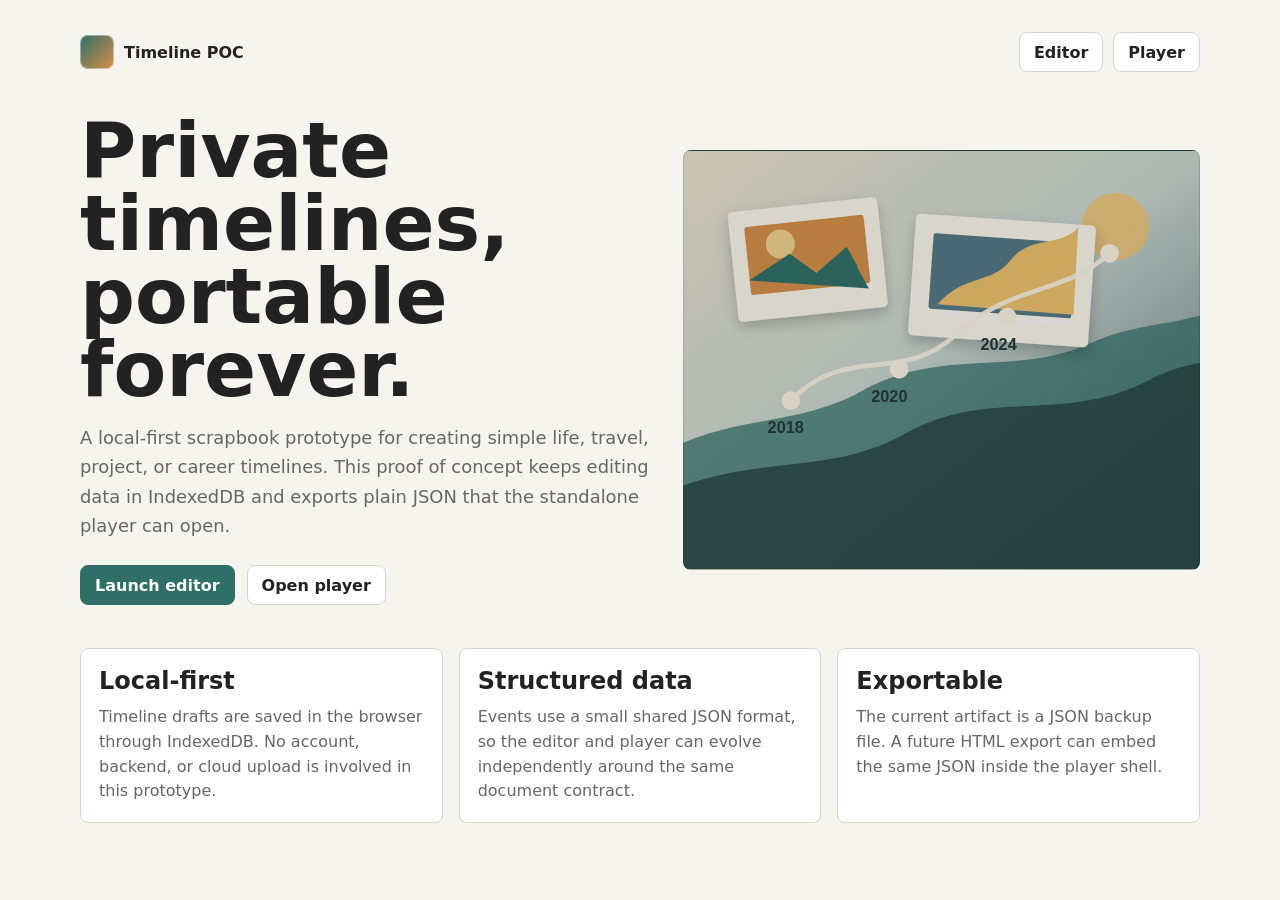
==== index.html @ e78514ac "First check-in (proto)" ====
<!doctype html>
<html lang="en">
  <head>
    <meta charset="utf-8">
    <meta name="viewport" content="width=device-width, initial-scale=1">
    <title>Timeline POC</title>
    <link rel="stylesheet" href="styles.css">
  </head>
  <body>
    <main class="app-shell">
      <header class="topbar">
        <div class="brand">
          <span class="brand-mark" aria-hidden="true"></span>
          <span>Timeline POC</span>
        </div>
        <nav class="nav-links" aria-label="App pages">
          <a class="button" href="editor.html">Editor</a>
          <a class="button" href="player.html">Player</a>
        </nav>
      </header>

      <section class="hero">
        <div>
          <h1>Private timelines, portable forever.</h1>
          <p class="lede">
            A local-first scrapbook prototype for creating simple life, travel, project, or career timelines.
            This proof of concept keeps editing data in IndexedDB and exports plain JSON that the standalone
            player can open.
          </p>
          <div class="button-row">
            <a class="button primary" href="editor.html">Launch editor</a>
            <a class="button" href="player.html">Open player</a>
          </div>
        </div>
        <div class="product-visual" aria-label="Timeline scrapbook preview"></div>
      </section>

      <section class="info-grid" aria-label="Product overview">
        <article class="info-card">
          <h2>Local-first</h2>
          <p>Timeline drafts are saved in the browser through IndexedDB. No account, backend, or cloud upload is involved in this prototype.</p>
        </article>
        <article class="info-card">
          <h2>Structured data</h2>
          <p>Events use a small shared JSON format, so the editor and player can evolve independently around the same document contract.</p>
        </article>
        <article class="info-card">
          <h2>Exportable</h2>
          <p>The current artifact is a JSON backup file. A future HTML export can embed the same JSON inside the player shell.</p>
        </article>
      </section>
    </main>
  </body>
</html>
---- styles.css ----
:root {
  color-scheme: light;
  --bg: #f6f4ef;
  --panel: #ffffff;
  --panel-soft: #f0eee7;
  --text: #222222;
  --muted: #666666;
  --line: #d7d3c8;
  --accent: #2f6f68;
  --accent-dark: #245650;
  --danger: #a33a3a;
  font-family: Inter, ui-sans-serif, system-ui, -apple-system, BlinkMacSystemFont, "Segoe UI", sans-serif;
}

* {
  box-sizing: border-box;
}

body {
  margin: 0;
  min-height: 100vh;
  background: var(--bg);
  color: var(--text);
}

a {
  color: inherit;
}

.app-shell {
  width: min(1120px, calc(100% - 32px));
  margin: 0 auto;
  padding: 32px 0 56px;
}

.topbar {
  display: flex;
  align-items: center;
  justify-content: space-between;
  gap: 16px;
  margin-bottom: 28px;
}

.brand {
  display: flex;
  align-items: center;
  gap: 10px;
  font-weight: 800;
  letter-spacing: 0;
}

.brand-mark {
  width: 34px;
  height: 34px;
  border-radius: 8px;
  background: linear-gradient(135deg, #2f6f68, #d79049);
  box-shadow: inset 0 0 0 1px rgba(255, 255, 255, 0.4);
}

.nav-links {
  display: flex;
  align-items: center;
  gap: 10px;
  flex-wrap: wrap;
}

.hero {
  display: grid;
  grid-template-columns: minmax(0, 1.05fr) minmax(300px, 0.95fr);
  gap: 32px;
  align-items: center;
  min-height: 520px;
}

.hero h1 {
  margin: 0 0 16px;
  font-size: clamp(2.5rem, 6vw, 5.25rem);
  line-height: 0.95;
  letter-spacing: 0;
}

.lede {
  max-width: 640px;
  color: var(--muted);
  font-size: 1.12rem;
  line-height: 1.65;
  margin: 0 0 24px;
}

.button-row {
  display: flex;
  gap: 12px;
  flex-wrap: wrap;
}

.button,
button,
input::file-selector-button {
  display: inline-flex;
  align-items: center;
  justify-content: center;
  min-height: 40px;
  border: 1px solid var(--line);
  border-radius: 8px;
  background: var(--panel);
  color: var(--text);
  padding: 0 14px;
  font: inherit;
  font-weight: 700;
  text-decoration: none;
  cursor: pointer;
}

.button.primary,
button.primary {
  background: var(--accent);
  border-color: var(--accent);
  color: #ffffff;
}

.button.primary:hover,
button.primary:hover {
  background: var(--accent-dark);
}

button.danger {
  color: #ffffff;
  background: var(--danger);
  border-color: var(--danger);
}

button:disabled {
  opacity: 0.55;
  cursor: not-allowed;
}

.product-visual {
  min-height: 420px;
  background:
    linear-gradient(rgba(20, 22, 20, 0.16), rgba(20, 22, 20, 0.16)),
    url("assets/timeline-preview.svg");
  background-size: cover;
  background-position: center;
  border-radius: 8px;
  border: 1px solid rgba(0, 0, 0, 0.12);
}

.info-grid {
  display: grid;
  grid-template-columns: repeat(3, minmax(0, 1fr));
  gap: 16px;
  margin-top: 28px;
}

.info-card,
.panel {
  background: var(--panel);
  border: 1px solid var(--line);
  border-radius: 8px;
  padding: 18px;
}

.info-card h2,
.panel h1,
.panel h2 {
  margin: 0 0 10px;
  letter-spacing: 0;
}

.info-card p,
.panel p {
  margin: 0;
  color: var(--muted);
  line-height: 1.55;
}

.workspace {
  display: grid;
  grid-template-columns: minmax(280px, 360px) minmax(0, 1fr);
  gap: 18px;
  align-items: start;
}

.stack {
  display: grid;
  gap: 14px;
}

.field {
  display: grid;
  gap: 6px;
}

.field label {
  color: var(--muted);
  font-size: 0.9rem;
  font-weight: 700;
}

input[type="text"],
input[type="date"],
input[type="file"] {
  width: 100%;
  min-height: 40px;
  border: 1px solid var(--line);
  border-radius: 8px;
  background: #ffffff;
  color: var(--text);
  padding: 8px 10px;
  font: inherit;
}

.status {
  min-height: 24px;
  color: var(--muted);
  font-size: 0.92rem;
}

.event-list {
  display: grid;
  gap: 10px;
  margin-top: 14px;
}

.event-item {
  display: grid;
  grid-template-columns: 132px minmax(0, 1fr) auto;
  gap: 12px;
  align-items: center;
  padding: 12px;
  background: var(--panel);
  border: 1px solid var(--line);
  border-radius: 8px;
}

.event-date {
  color: var(--accent-dark);
  font-weight: 800;
}

.event-name {
  overflow-wrap: anywhere;
}

.empty-state,
.drop-zone {
  border: 1px dashed #b8b1a1;
  border-radius: 8px;
  background: rgba(255, 255, 255, 0.55);
  color: var(--muted);
  padding: 28px;
  text-align: center;
}

.drop-zone {
  min-height: 170px;
  display: grid;
  place-items: center;
}

.drop-zone.dragging {
  border-color: var(--accent);
  background: rgba(47, 111, 104, 0.1);
}

.timeline {
  position: relative;
  display: grid;
  gap: 16px;
  margin-top: 18px;
}

.timeline::before {
  content: "";
  position: absolute;
  left: 74px;
  top: 0;
  bottom: 0;
  width: 2px;
  background: var(--line);
}

.timeline-event {
  position: relative;
  display: grid;
  grid-template-columns: 150px minmax(0, 1fr);
  gap: 18px;
  align-items: start;
}

.timeline-event::before {
  content: "";
  position: absolute;
  left: 68px;
  top: 8px;
  width: 14px;
  height: 14px;
  border-radius: 50%;
  background: var(--accent);
  border: 3px solid var(--bg);
}

.timeline-card {
  background: #ffffff;
  border: 1px solid var(--line);
  border-radius: 8px;
  padding: 14px;
}

.timeline-card h2 {
  margin: 0;
  font-size: 1rem;
}

.small {
  color: var(--muted);
  font-size: 0.9rem;
}

@media (max-width: 760px) {
  .hero,
  .workspace,
  .info-grid {
    grid-template-columns: 1fr;
  }

  .hero {
    min-height: auto;
  }

  .product-visual {
    min-height: 300px;
  }

  .event-item {
    grid-template-columns: 1fr;
  }

  .timeline::before,
  .timeline-event::before {
    display: none;
  }

  .timeline-event {
    grid-template-columns: 1fr;
  }
}
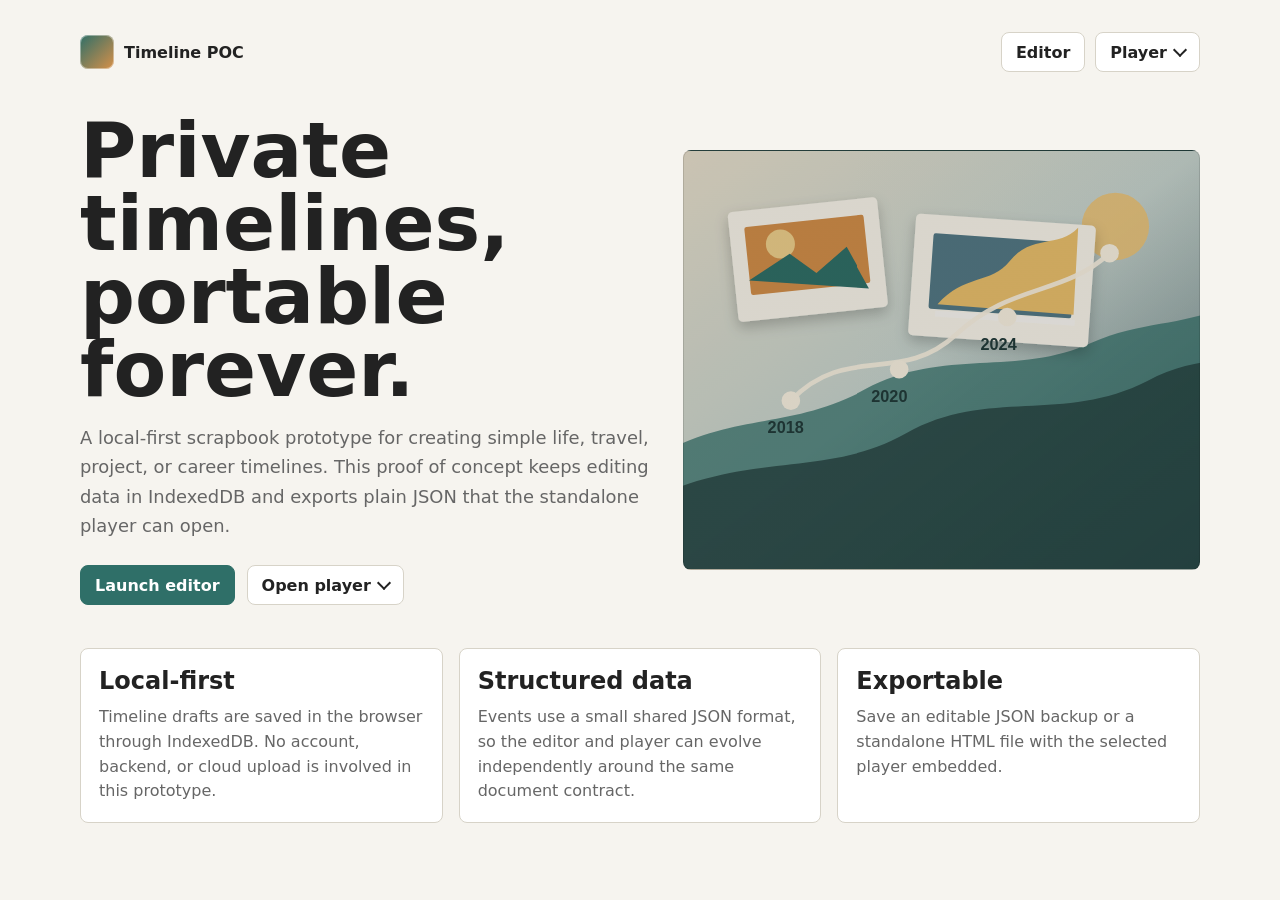
==== commit 168eeded: "Multiple players" ====
--- a/index.html
+++ b/index.html
@@ -15,7 +15,15 @@
         </div>
         <nav class="nav-links" aria-label="App pages">
           <a class="button" href="editor.html">Editor</a>
-          <a class="button" href="player.html">Player</a>
+          <details class="dropdown-menu">
+            <summary class="button">Player</summary>
+            <div class="dropdown-panel">
+              <a href="player.html?player=simple">Simple</a>
+              <a href="player.html?player=timeline">Timeline</a>
+              <a href="player.html?player=slideshow">Slideshow</a>
+              <a href="player.html?player=map">Map</a>
+            </div>
+          </details>
         </nav>
       </header>
 
@@ -29,7 +37,15 @@
           </p>
           <div class="button-row">
             <a class="button primary" href="editor.html">Launch editor</a>
-            <a class="button" href="player.html">Open player</a>
+            <details class="dropdown-menu">
+              <summary class="button">Open player</summary>
+              <div class="dropdown-panel">
+                <a href="player.html?player=simple">Simple</a>
+                <a href="player.html?player=timeline">Timeline</a>
+                <a href="player.html?player=slideshow">Slideshow</a>
+                <a href="player.html?player=map">Map</a>
+              </div>
+            </details>
           </div>
         </div>
         <div class="product-visual" aria-label="Timeline scrapbook preview"></div>
@@ -46,7 +62,7 @@
         </article>
         <article class="info-card">
           <h2>Exportable</h2>
-          <p>The current artifact is a JSON backup file. A future HTML export can embed the same JSON inside the player shell.</p>
+          <p>Save an editable JSON backup or a standalone HTML file with the selected player embedded.</p>
         </article>
       </section>
     </main>
--- a/styles.css
+++ b/styles.css
@@ -16,6 +16,10 @@
   box-sizing: border-box;
 }
 
+[hidden] {
+  display: none !important;
+}
+
 body {
   margin: 0;
   min-height: 100vh;
@@ -41,6 +45,88 @@
   margin-bottom: 28px;
 }
 
+.timeline-title-editor {
+  flex: 1 1 auto;
+  min-width: 0;
+}
+
+.title-row {
+  display: flex;
+  align-items: center;
+  gap: 10px;
+  min-height: 0;
+  max-width: 100%;
+}
+
+.title-display {
+  min-width: 0;
+  color: var(--text);
+  font-size: clamp(1.5rem, 4vw, 2.25rem);
+  font-weight: 850;
+  line-height: 1.08;
+  text-align: left;
+}
+
+.title-display span {
+  overflow-wrap: anywhere;
+}
+
+.title-edit-controls {
+  display: flex;
+  align-items: center;
+  gap: 8px;
+  width: min(560px, 100%);
+}
+
+.title-edit-controls input {
+  min-width: 180px;
+  font-size: 1.3rem;
+  font-weight: 800;
+}
+
+.icon {
+  width: 1.1em;
+  height: 1.1em;
+  flex: 0 0 auto;
+  fill: none;
+  stroke: currentColor;
+  stroke-linecap: round;
+  stroke-linejoin: round;
+  stroke-width: 2;
+}
+
+.icon-button {
+  width: 40px;
+  padding: 0;
+}
+
+.header-actions {
+  display: flex;
+  align-items: center;
+  gap: 8px;
+  flex: 0 0 auto;
+  border: 1px solid transparent;
+  border-radius: 8px;
+  padding: 4px;
+}
+
+.header-actions.dragging {
+  border-color: var(--accent);
+  background: rgba(47, 111, 104, 0.1);
+}
+
+.sr-only {
+  position: absolute;
+  width: 1px;
+  height: 1px;
+  padding: 0;
+  margin: -1px;
+  overflow: hidden;
+  clip: rect(0, 0, 0, 0);
+  white-space: nowrap;
+  border: 0;
+}
+
 .brand {
   display: flex;
   align-items: center;
@@ -62,6 +148,64 @@
   align-items: center;
   gap: 10px;
   flex-wrap: wrap;
+}
+
+.dropdown-menu {
+  position: relative;
+}
+
+.dropdown-menu summary {
+  list-style: none;
+}
+
+.dropdown-menu summary::-webkit-details-marker {
+  display: none;
+}
+
+.dropdown-menu summary::after {
+  content: "";
+  width: 8px;
+  height: 8px;
+  margin-left: 8px;
+  border-right: 2px solid currentColor;
+  border-bottom: 2px solid currentColor;
+  transform: translateY(-2px) rotate(45deg);
+}
+
+.dropdown-menu[open] summary::after {
+  transform: translateY(2px) rotate(225deg);
+}
+
+.dropdown-panel {
+  position: absolute;
+  right: 0;
+  z-index: 10;
+  display: grid;
+  min-width: 168px;
+  margin-top: 6px;
+  overflow: hidden;
+  background: var(--panel);
+  border: 1px solid var(--line);
+  border-radius: 8px;
+  box-shadow: 0 14px 30px rgba(34, 34, 34, 0.14);
+}
+
+.button-row .dropdown-panel {
+  left: 0;
+  right: auto;
+}
+
+.dropdown-panel a {
+  display: block;
+  padding: 10px 12px;
+  color: var(--text);
+  font-weight: 700;
+  text-decoration: none;
+}
+
+.dropdown-panel a:hover,
+.dropdown-panel a:focus {
+  background: var(--panel-soft);
 }
 
 .hero {
@@ -134,6 +278,24 @@
   cursor: not-allowed;
 }
 
+.icon-button.attention {
+  border-color: var(--accent);
+  color: #ffffff;
+  background: var(--accent);
+  animation: pulse-load 1.45s ease-in-out infinite;
+}
+
+@keyframes pulse-load {
+  0%,
+  100% {
+    box-shadow: 0 0 0 0 rgba(47, 111, 104, 0.36);
+  }
+
+  50% {
+    box-shadow: 0 0 0 8px rgba(47, 111, 104, 0);
+  }
+}
+
 .product-visual {
   min-height: 420px;
   background:
@@ -181,6 +343,14 @@
   align-items: start;
 }
 
+.player-workspace {
+  display: block;
+}
+
+.player-panel {
+  min-height: 420px;
+}
+
 .stack {
   display: grid;
   gap: 14px;
@@ -199,7 +369,10 @@
 
 input[type="text"],
 input[type="date"],
-input[type="file"] {
+input[type="time"],
+input[type="url"],
+input[type="file"],
+select {
   width: 100%;
   min-height: 40px;
   border: 1px solid var(--line);
@@ -210,10 +383,98 @@
   font: inherit;
 }
 
+.field-grid {
+  display: grid;
+  grid-template-columns: minmax(0, 1fr) minmax(0, 1fr);
+  gap: 10px;
+}
+
+.optional-section {
+  display: grid;
+  gap: 10px;
+  border: 1px solid var(--line);
+  border-radius: 8px;
+  background: #fbfaf7;
+  padding: 0;
+}
+
+.optional-section[open] {
+  padding-bottom: 12px;
+}
+
+.optional-section summary {
+  display: flex;
+  align-items: center;
+  justify-content: space-between;
+  gap: 12px;
+  min-height: 42px;
+  padding: 0 12px;
+  cursor: pointer;
+  color: var(--text);
+  font-weight: 800;
+  list-style: none;
+}
+
+.optional-section summary::-webkit-details-marker {
+  display: none;
+}
+
+.optional-section summary::after {
+  content: "";
+  width: 9px;
+  height: 9px;
+  flex: 0 0 auto;
+  border-right: 2px solid var(--muted);
+  border-bottom: 2px solid var(--muted);
+  transform: rotate(45deg);
+  transition: transform 0.16s ease;
+}
+
+.optional-section[open] summary::after {
+  transform: rotate(225deg);
+}
+
+.optional-section > .field,
+.optional-section > .field-grid,
+.optional-section > .drop-zone,
+.optional-section > .image-preview,
+.optional-section > .custom-fields {
+  margin: 0 12px;
+}
+
+.optional-summary {
+  min-width: 0;
+  margin-left: auto;
+  color: var(--muted);
+  font-size: 0.86rem;
+  font-weight: 700;
+  overflow: hidden;
+  text-align: right;
+  text-overflow: ellipsis;
+  white-space: nowrap;
+}
+
+.field-builder {
+  display: grid;
+  gap: 10px;
+  border-top: 1px solid var(--line);
+  padding-top: 12px;
+}
+
+.field-builder h2 {
+  margin: 0;
+  font-size: 1rem;
+}
+
+.add-field-action {
+  align-self: end;
+}
+
 .status {
   min-height: 24px;
   color: var(--muted);
   font-size: 0.92rem;
+  margin-top: 14px;
 }
 
 .event-list {
@@ -224,13 +485,18 @@
 
 .event-item {
   display: grid;
-  grid-template-columns: 132px minmax(0, 1fr) auto;
+  grid-template-columns: 220px minmax(0, 1fr) auto;
   gap: 12px;
   align-items: center;
   padding: 12px;
   background: var(--panel);
   border: 1px solid var(--line);
   border-radius: 8px;
+}
+
+.event-item.editing {
+  border-color: var(--accent);
+  box-shadow: inset 4px 0 0 var(--accent);
 }
 
 .event-date {
@@ -240,6 +506,61 @@
 
 .event-name {
   overflow-wrap: anywhere;
+  font-weight: 800;
+}
+
+.event-summary {
+  display: grid;
+  gap: 4px;
+  min-width: 0;
+}
+
+.event-actions {
+  display: flex;
+  gap: 8px;
+  flex-wrap: wrap;
+  justify-content: flex-end;
+}
+
+.custom-fields {
+  display: grid;
+  gap: 8px;
+}
+
+.custom-field-row {
+  display: grid;
+  grid-template-columns: minmax(100px, 140px) minmax(0, 1fr) auto;
+  gap: 8px;
+  align-items: center;
+}
+
+.custom-field-row label {
+  color: var(--muted);
+  font-size: 0.9rem;
+  font-weight: 700;
+  overflow-wrap: anywhere;
+}
+
+.field-summary {
+  display: grid;
+  gap: 4px;
+  margin: 6px 0 0;
+}
+
+.field-summary div {
+  display: grid;
+  grid-template-columns: minmax(90px, 140px) minmax(0, 1fr);
+  gap: 8px;
+}
+
+.field-summary dt {
+  color: var(--muted);
+  font-weight: 800;
+}
+
+.field-summary dd {
+  margin: 0;
+  overflow-wrap: anywhere;
 }
 
 .empty-state,
@@ -252,15 +573,65 @@
   text-align: center;
 }
 
+.empty-state.compact {
+  padding: 12px;
+  text-align: left;
+}
+
+.placeholder-player {
+  display: grid;
+  gap: 8px;
+}
+
 .drop-zone {
   min-height: 170px;
   display: grid;
   place-items: center;
+}
+
+.image-drop-zone {
+  min-height: 120px;
 }
 
 .drop-zone.dragging {
   border-color: var(--accent);
   background: rgba(47, 111, 104, 0.1);
+}
+
+.image-preview {
+  display: grid;
+  gap: 8px;
+}
+
+.attached-image {
+  display: grid;
+  grid-template-columns: 84px minmax(0, 1fr) auto;
+  gap: 10px;
+  align-items: center;
+  padding: 10px;
+  border: 1px solid var(--line);
+  border-radius: 8px;
+  background: #ffffff;
+}
+
+.attached-image img,
+.event-thumb {
+  display: block;
+  width: 84px;
+  height: 64px;
+  object-fit: cover;
+  border-radius: 6px;
+  border: 1px solid var(--line);
+}
+
+.timeline-image {
+  display: block;
+  width: 100%;
+  max-height: 320px;
+  object-fit: cover;
+  border-radius: 6px;
+  border: 1px solid var(--line);
+  margin-bottom: 12px;
 }
 
 .timeline {
@@ -317,7 +688,135 @@
   font-size: 0.9rem;
 }
 
+.modal {
+  width: min(560px, calc(100% - 32px));
+  border: 0;
+  border-radius: 8px;
+  padding: 0;
+  background: transparent;
+}
+
+.modal::backdrop {
+  background: rgba(34, 34, 34, 0.32);
+}
+
+.modal-panel {
+  display: grid;
+  gap: 14px;
+  background: var(--panel);
+  border: 1px solid var(--line);
+  border-radius: 8px;
+  padding: 16px;
+  box-shadow: 0 18px 44px rgba(34, 34, 34, 0.18);
+}
+
+.modal-header {
+  display: flex;
+  align-items: center;
+  justify-content: space-between;
+  gap: 12px;
+}
+
+.modal-header h2 {
+  margin: 0;
+}
+
+.save-options {
+  display: grid;
+  gap: 10px;
+}
+
+.save-option {
+  display: grid;
+  grid-template-columns: minmax(0, 1fr) auto;
+  gap: 12px;
+  width: 100%;
+  min-height: 0;
+  padding: 12px;
+  text-align: left;
+}
+
+.save-option > span:first-child {
+  display: grid;
+  gap: 3px;
+  min-width: 0;
+}
+
+.save-option.unavailable {
+  opacity: 0.72;
+}
+
+.info-button {
+  display: inline-flex;
+  align-items: center;
+  justify-content: center;
+  width: 24px;
+  height: 24px;
+  border: 1px solid var(--line);
+  border-radius: 50%;
+  color: var(--accent-dark);
+  font-size: 0.82rem;
+  font-weight: 900;
+  line-height: 1;
+}
+
+.progress-track {
+  height: 10px;
+  overflow: hidden;
+  border-radius: 999px;
+  background: var(--panel-soft);
+  border: 1px solid var(--line);
+}
+
+.progress-bar {
+  width: 0;
+  height: 100%;
+  background: var(--accent);
+  transition: width 0.16s ease;
+}
+
+.load-log {
+  display: grid;
+  align-content: start;
+  gap: 6px;
+  min-height: 160px;
+  max-height: 280px;
+  overflow: auto;
+  border: 1px solid var(--line);
+  border-radius: 8px;
+  background: #fbfaf7;
+  color: var(--muted);
+  padding: 10px;
+  font-size: 0.9rem;
+}
+
+.modal-status {
+  min-height: 22px;
+  color: var(--muted);
+  font-size: 0.9rem;
+}
+
 @media (max-width: 760px) {
+  .topbar {
+    align-items: flex-start;
+    flex-direction: column;
+  }
+
+  .timeline-title-editor,
+  .title-edit-controls,
+  .header-actions {
+    width: 100%;
+  }
+
+  .title-row {
+    align-items: flex-start;
+    flex-direction: column;
+  }
+
+  .header-actions {
+    flex-wrap: wrap;
+  }
+
   .hero,
   .workspace,
   .info-grid {
@@ -336,6 +835,17 @@
     grid-template-columns: 1fr;
   }
 
+  .event-actions {
+    justify-content: flex-start;
+  }
+
+  .field-grid,
+  .custom-field-row,
+  .attached-image,
+  .field-summary div {
+    grid-template-columns: 1fr;
+  }
+
   .timeline::before,
   .timeline-event::before {
     display: none;
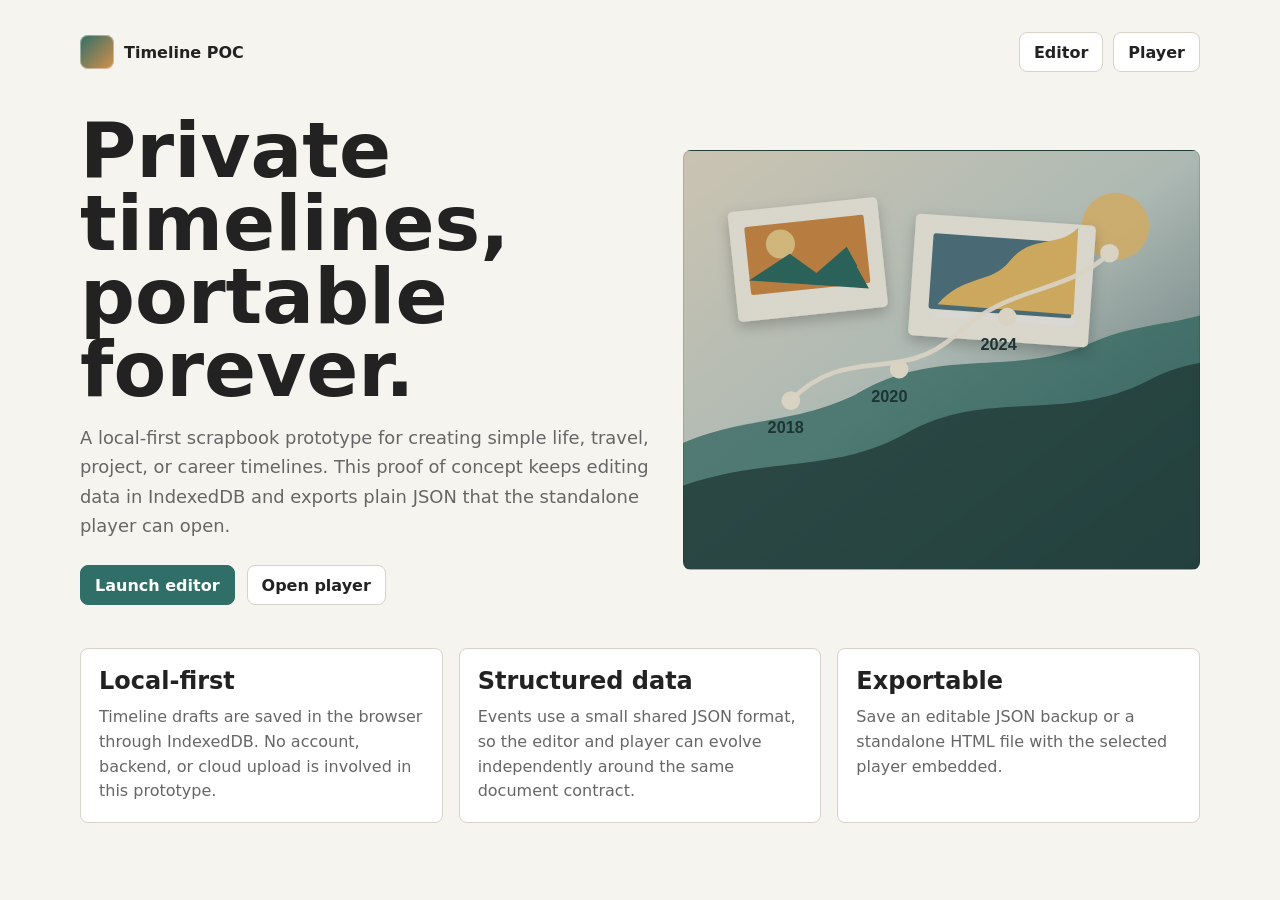
==== commit 1a4934f4: "Hide placeholder players from export and navigation (P4) Add an available flag to player types. Unfi" ====
--- a/index.html
+++ b/index.html
@@ -15,15 +15,7 @@
         </div>
         <nav class="nav-links" aria-label="App pages">
           <a class="button" href="editor.html">Editor</a>
-          <details class="dropdown-menu">
-            <summary class="button">Player</summary>
-            <div class="dropdown-panel">
-              <a href="player.html?player=simple">Simple</a>
-              <a href="player.html?player=timeline">Timeline</a>
-              <a href="player.html?player=slideshow">Slideshow</a>
-              <a href="player.html?player=map">Map</a>
-            </div>
-          </details>
+          <a class="button" href="player.html">Player</a>
         </nav>
       </header>
 
@@ -37,15 +29,7 @@
           </p>
           <div class="button-row">
             <a class="button primary" href="editor.html">Launch editor</a>
-            <details class="dropdown-menu">
-              <summary class="button">Open player</summary>
-              <div class="dropdown-panel">
-                <a href="player.html?player=simple">Simple</a>
-                <a href="player.html?player=timeline">Timeline</a>
-                <a href="player.html?player=slideshow">Slideshow</a>
-                <a href="player.html?player=map">Map</a>
-              </div>
-            </details>
+            <a class="button" href="player.html">Open player</a>
           </div>
         </div>
         <div class="product-visual" aria-label="Timeline scrapbook preview"></div>
--- a/styles.css
+++ b/styles.css
@@ -9,6 +9,11 @@
   --accent: #2f6f68;
   --accent-dark: #245650;
   --danger: #a33a3a;
+  --warning: #8a5a00;
+  --info: #285f8f;
+  --danger-soft: #fff0f0;
+  --warning-soft: #fff7df;
+  --info-soft: #eef6ff;
   font-family: Inter, ui-sans-serif, system-ui, -apple-system, BlinkMacSystemFont, "Segoe UI", sans-serif;
 }
 
@@ -337,10 +342,7 @@
 }
 
 .workspace {
-  display: grid;
-  grid-template-columns: minmax(280px, 360px) minmax(0, 1fr);
-  gap: 18px;
-  align-items: start;
+  display: block;
 }
 
 .player-workspace {
@@ -354,6 +356,18 @@
 .stack {
   display: grid;
   gap: 14px;
+}
+
+.events-panel {
+  min-height: 420px;
+}
+
+.event-list-header {
+  display: block;
+}
+
+.event-list-header h2 {
+  margin: 0 0 10px;
 }
 
 .field {
@@ -387,6 +401,17 @@
   display: grid;
   grid-template-columns: minmax(0, 1fr) minmax(0, 1fr);
   gap: 10px;
+}
+
+.event-type-builder {
+  display: grid;
+  grid-template-columns: minmax(64px, 84px) minmax(0, 1fr) auto;
+  gap: 10px;
+  align-items: end;
+}
+
+.emoji-field input {
+  text-align: center;
 }
 
 .optional-section {
@@ -436,6 +461,7 @@
 
 .optional-section > .field,
 .optional-section > .field-grid,
+.optional-section > .event-type-builder,
 .optional-section > .drop-zone,
 .optional-section > .image-preview,
 .optional-section > .custom-fields {
@@ -470,22 +496,126 @@
   align-self: end;
 }
 
-.status {
-  min-height: 24px;
-  color: var(--muted);
-  font-size: 0.92rem;
-  margin-top: 14px;
-}
-
 .event-list {
   display: grid;
   gap: 10px;
   margin-top: 14px;
 }
 
+.event-editor-shell {
+  position: fixed;
+  inset: 0;
+  z-index: 30;
+  display: grid;
+  justify-items: end;
+}
+
+.event-editor-backdrop {
+  position: fixed;
+  inset: 0;
+  min-height: 0;
+  border: 0;
+  border-radius: 0;
+  background: rgba(34, 34, 34, 0.34);
+  padding: 0;
+  cursor: default;
+}
+
+.event-editor-panel {
+  position: relative;
+  z-index: 1;
+  width: min(460px, 100vw);
+  height: 100vh;
+  overflow: auto;
+  overscroll-behavior: contain;
+  background: var(--panel);
+  border-left: 1px solid var(--line);
+  box-shadow: -18px 0 42px rgba(34, 34, 34, 0.2);
+  padding: max(18px, env(safe-area-inset-top)) max(18px, env(safe-area-inset-right)) max(18px, env(safe-area-inset-bottom)) 18px;
+}
+
+.event-editor-header {
+  position: sticky;
+  top: -1px;
+  z-index: 2;
+  display: flex;
+  align-items: center;
+  justify-content: space-between;
+  gap: 12px;
+  margin: -18px -18px 0;
+  padding: 18px;
+  background: var(--panel);
+  border-bottom: 1px solid var(--line);
+}
+
+.event-editor-header h1 {
+  margin: 0;
+  font-size: 1.35rem;
+  line-height: 1.2;
+}
+
+.floating-add-button {
+  position: fixed;
+  right: max(18px, env(safe-area-inset-right));
+  bottom: max(18px, env(safe-area-inset-bottom));
+  z-index: 18;
+  width: 54px;
+  height: 54px;
+  min-height: 54px;
+  padding: 0;
+  border-radius: 50%;
+  box-shadow: 0 14px 32px rgba(34, 34, 34, 0.22);
+}
+
+body.event-editor-open {
+  overflow: hidden;
+}
+
+.toast-region {
+  position: fixed;
+  left: max(16px, env(safe-area-inset-left));
+  bottom: max(16px, env(safe-area-inset-bottom));
+  z-index: 40;
+  display: grid;
+  gap: 10px;
+  width: min(360px, calc(100vw - 32px));
+  pointer-events: none;
+}
+
+.toast {
+  display: grid;
+  gap: 3px;
+  padding: 12px 14px;
+  border: 1px solid var(--line);
+  border-left-width: 5px;
+  border-radius: 8px;
+  background: var(--panel);
+  box-shadow: 0 14px 36px rgba(34, 34, 34, 0.18);
+  color: var(--text);
+  font-size: 0.92rem;
+  font-weight: 700;
+  line-height: 1.35;
+  pointer-events: auto;
+}
+
+.toast.info {
+  background: var(--info-soft);
+  border-left-color: var(--info);
+}
+
+.toast.warning {
+  background: var(--warning-soft);
+  border-left-color: var(--warning);
+}
+
+.toast.error {
+  background: var(--danger-soft);
+  border-left-color: var(--danger);
+}
+
 .event-item {
   display: grid;
-  grid-template-columns: 220px minmax(0, 1fr) auto;
+  grid-template-columns: 56px minmax(0, 1fr) 84px auto;
   gap: 12px;
   align-items: center;
   padding: 12px;
@@ -501,6 +631,7 @@
 
 .event-date {
   color: var(--accent-dark);
+  font-size: 0.9rem;
   font-weight: 800;
 }
 
@@ -509,10 +640,44 @@
   font-weight: 800;
 }
 
+.event-type-emoji {
+  display: grid;
+  place-items: center;
+  width: 48px;
+  height: 48px;
+  border: 1px solid var(--line);
+  border-radius: 8px;
+  background: #fbfaf7;
+  font-size: 1.8rem;
+  line-height: 1;
+}
+
 .event-summary {
   display: grid;
   gap: 4px;
   min-width: 0;
+}
+
+.event-collections {
+  display: flex;
+  gap: 6px;
+  flex-wrap: wrap;
+  min-width: 0;
+}
+
+.collection-pill {
+  max-width: 100%;
+  padding: 3px 7px;
+  overflow: hidden;
+  border: 1px solid var(--line);
+  border-radius: 999px;
+  background: #eef6ff;
+  color: var(--info);
+  font-size: 0.78rem;
+  font-weight: 800;
+  line-height: 1.25;
+  text-overflow: ellipsis;
+  white-space: nowrap;
 }
 
 .event-actions {
@@ -603,18 +768,105 @@
   gap: 8px;
 }
 
-.attached-image {
-  display: grid;
-  grid-template-columns: 84px minmax(0, 1fr) auto;
-  gap: 10px;
-  align-items: center;
+.gallery-editor-item {
+  display: grid;
+  grid-template-columns: 120px minmax(0, 1fr);
+  gap: 12px;
+  align-items: start;
   padding: 10px;
   border: 1px solid var(--line);
   border-radius: 8px;
   background: #ffffff;
 }
 
-.attached-image img,
+.gallery-editor-media {
+  position: relative;
+  width: 120px;
+  margin: 0;
+}
+
+.gallery-editor-media img {
+  display: block;
+  width: 120px;
+  height: 90px;
+  object-fit: cover;
+  border-radius: 6px;
+  border: 1px solid var(--line);
+}
+
+.gallery-editor-body {
+  display: grid;
+  gap: 8px;
+  min-width: 0;
+}
+
+.gallery-editor-body label {
+  display: grid;
+  gap: 4px;
+}
+
+.gallery-editor-body label span {
+  color: var(--muted);
+  font-size: 0.82rem;
+  font-weight: 800;
+}
+
+.gallery-editor-actions {
+  display: flex;
+  flex-wrap: wrap;
+  gap: 6px;
+  justify-content: flex-start;
+}
+
+.gallery-action-button {
+  flex: 0 0 auto;
+}
+
+.source-icon,
+.gallery-count,
+.gallery-overflow {
+  display: inline-flex;
+  align-items: center;
+  justify-content: center;
+  min-height: 22px;
+  border: 1px solid var(--line);
+  border-radius: 999px;
+  background: #fbfaf7;
+  color: var(--accent-dark);
+  padding: 2px 8px;
+  font-size: 0.72rem;
+  font-weight: 850;
+  line-height: 1;
+}
+
+.source-icon {
+  position: absolute;
+  left: 6px;
+  top: 6px;
+  width: 28px;
+  height: 28px;
+  padding: 0;
+  background: rgba(255, 255, 255, 0.92);
+}
+
+.source-icon .icon {
+  width: 16px;
+  height: 16px;
+}
+
+.event-thumb-wrap,
+.event-thumb-placeholder {
+  position: relative;
+  width: 84px;
+  height: 64px;
+}
+
+.event-thumb-placeholder {
+  border: 1px dashed var(--line);
+  border-radius: 6px;
+  background: #fbfaf7;
+}
+
 .event-thumb {
   display: block;
   width: 84px;
@@ -624,14 +876,48 @@
   border: 1px solid var(--line);
 }
 
-.timeline-image {
+.gallery-count,
+.gallery-overflow {
+  position: absolute;
+  right: 6px;
+  top: 6px;
+  background: rgba(255, 255, 255, 0.92);
+}
+
+.event-gallery {
+  display: grid;
+  grid-template-columns: repeat(2, minmax(0, 1fr));
+  gap: 8px;
+  margin-bottom: 12px;
+}
+
+.event-gallery.image-count-1 {
+  grid-template-columns: 1fr;
+}
+
+.gallery-item {
+  position: relative;
+  min-width: 0;
+  margin: 0;
+}
+
+.gallery-item img {
   display: block;
   width: 100%;
-  max-height: 320px;
+  aspect-ratio: 4 / 3;
   object-fit: cover;
   border-radius: 6px;
   border: 1px solid var(--line);
-  margin-bottom: 12px;
+}
+
+.gallery-item figcaption {
+  display: flex;
+  align-items: center;
+  gap: 6px;
+  margin-top: 4px;
+  color: var(--muted);
+  font-size: 0.82rem;
+  overflow-wrap: anywhere;
 }
 
 .timeline {
@@ -724,26 +1010,97 @@
 .save-options {
   display: grid;
   gap: 10px;
+  margin: 0;
+  padding: 0;
+  border: 0;
 }
 
 .save-option {
   display: grid;
-  grid-template-columns: minmax(0, 1fr) auto;
+  grid-template-columns: auto minmax(0, 1fr) auto;
+  align-items: start;
   gap: 12px;
   width: 100%;
   min-height: 0;
   padding: 12px;
+  border: 1px solid var(--line);
+  border-radius: 8px;
+  background: var(--panel);
   text-align: left;
-}
-
-.save-option > span:first-child {
+  cursor: pointer;
+}
+
+.save-option:has(input:checked) {
+  border-color: var(--accent);
+  box-shadow: 0 0 0 2px rgba(43, 106, 79, 0.14);
+}
+
+.save-option input {
+  margin: 3px 0 0;
+}
+
+.save-option > span:nth-child(2) {
   display: grid;
   gap: 3px;
   min-width: 0;
 }
 
-.save-option.unavailable {
-  opacity: 0.72;
+.export-events-section,
+.export-collections-section {
+  background: var(--panel);
+}
+
+.export-event-types,
+.export-collection-list {
+  display: grid;
+  gap: 6px;
+  margin: 0 12px;
+}
+
+.export-event-type {
+  display: grid;
+  grid-template-columns: auto 32px minmax(0, 1fr) auto;
+  align-items: center;
+  gap: 8px;
+  min-height: 36px;
+}
+
+.export-collection {
+  display: grid;
+  grid-template-columns: auto minmax(0, 1fr) auto;
+  align-items: center;
+  gap: 8px;
+  min-height: 34px;
+}
+
+.export-collection span:nth-child(2) {
+  min-width: 0;
+  overflow: hidden;
+  text-overflow: ellipsis;
+  white-space: nowrap;
+}
+
+.event-type-swatch {
+  display: grid;
+  place-items: center;
+  width: 30px;
+  height: 30px;
+  border: 1px solid var(--line);
+  border-radius: 8px;
+  background: #fbfaf7;
+  line-height: 1;
+}
+
+.export-event-actions {
+  display: flex;
+  gap: 8px;
+  flex-wrap: wrap;
+  margin: 0 12px;
+}
+
+.save-actions {
+  display: flex;
+  justify-content: flex-end;
 }
 
 .info-button {
@@ -827,23 +1184,67 @@
     min-height: auto;
   }
 
+  .event-editor-shell {
+    align-items: end;
+    justify-items: stretch;
+  }
+
+  .event-editor-panel {
+    width: 100%;
+    height: min(88vh, 760px);
+    border-top: 1px solid var(--line);
+    border-left: 0;
+    border-radius: 8px 8px 0 0;
+    box-shadow: 0 -18px 42px rgba(34, 34, 34, 0.2);
+  }
+
+  .floating-add-button {
+    right: max(14px, env(safe-area-inset-right));
+    bottom: max(14px, env(safe-area-inset-bottom));
+  }
+
   .product-visual {
     min-height: 300px;
   }
 
   .event-item {
-    grid-template-columns: 1fr;
+    grid-template-columns: 48px minmax(0, 1fr) 72px auto;
   }
 
   .event-actions {
-    justify-content: flex-start;
+    justify-content: flex-end;
+  }
+
+  .event-type-emoji {
+    width: 44px;
+    height: 44px;
+    font-size: 1.55rem;
+  }
+
+  .event-thumb-wrap,
+  .event-thumb-placeholder,
+  .event-thumb {
+    width: 72px;
+    height: 54px;
   }
 
   .field-grid,
+  .event-type-builder,
   .custom-field-row,
-  .attached-image,
+  .gallery-editor-item,
   .field-summary div {
     grid-template-columns: 1fr;
+  }
+
+  .gallery-editor-media,
+  .gallery-editor-media img {
+    width: 100%;
+    height: auto;
+    aspect-ratio: 4 / 3;
+  }
+
+  .gallery-editor-actions {
+    justify-content: flex-start;
   }
 
   .timeline::before,
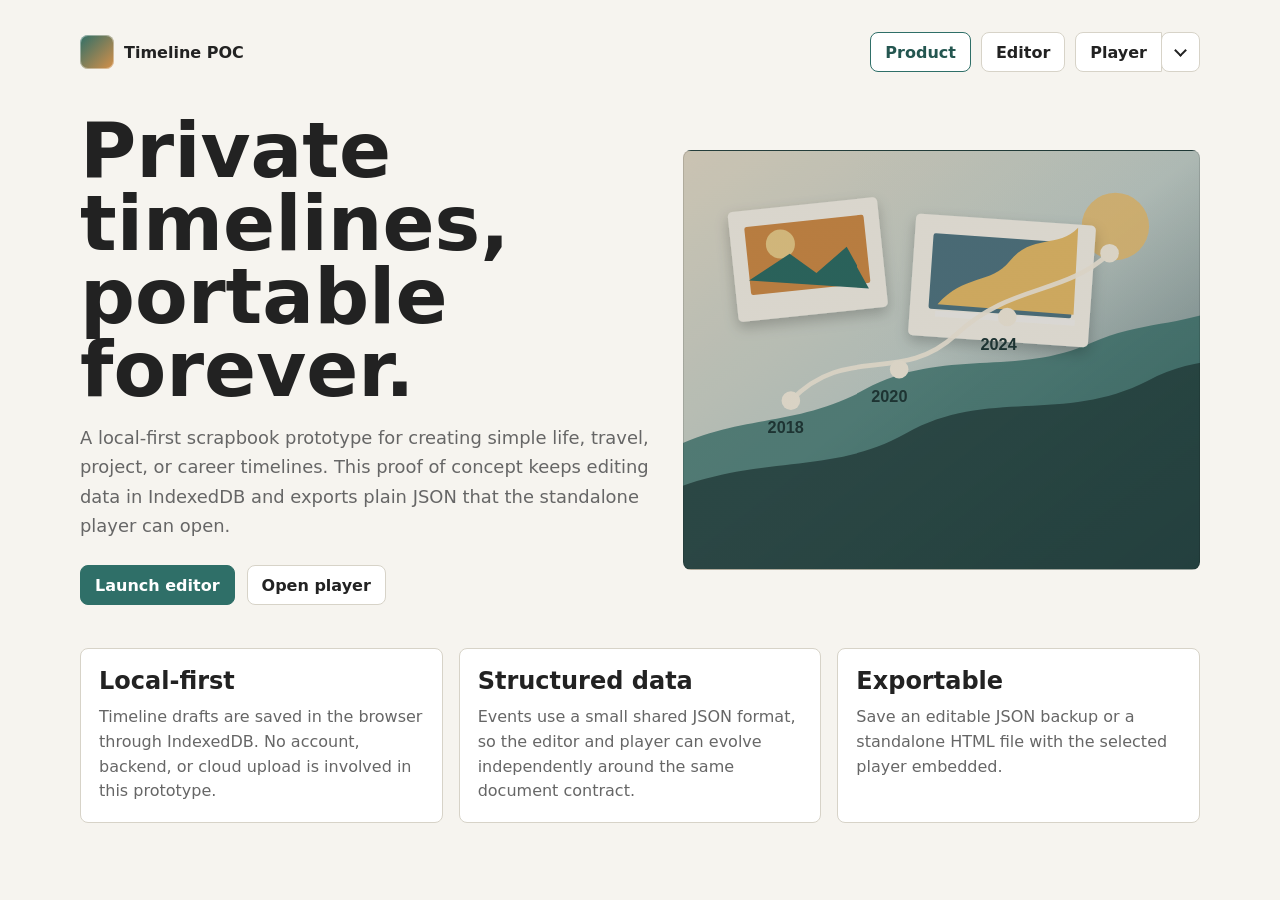
==== commit 870b3de9: "Add player switcher and pin the timeline chart while cards scroll The header on the product, editor " ====
--- a/index.html
+++ b/index.html
@@ -14,8 +14,9 @@
           <span>Timeline POC</span>
         </div>
         <nav class="nav-links" aria-label="App pages">
+          <a class="button" href="index.html" aria-current="page">Product</a>
           <a class="button" href="editor.html">Editor</a>
-          <a class="button" href="player.html">Player</a>
+          <a class="button" href="player.html" data-nav="player">Player</a>
         </nav>
       </header>
 
@@ -50,5 +51,10 @@
         </article>
       </section>
     </main>
+
+    <script type="module">
+      import { initNav } from "./src/nav.js";
+      initNav();
+    </script>
   </body>
 </html>
--- a/styles.css
+++ b/styles.css
@@ -120,6 +120,17 @@
   background: rgba(47, 111, 104, 0.1);
 }
 
+/* Player pages take a dropped file anywhere, so the whole panel lights up. */
+body.dragging .header-actions {
+  border-color: var(--accent);
+  background: rgba(47, 111, 104, 0.1);
+}
+
+body.dragging .player-panel {
+  outline: 2px dashed var(--accent);
+  outline-offset: -2px;
+}
+
 .sr-only {
   position: absolute;
   width: 1px;
@@ -155,33 +166,43 @@
   flex-wrap: wrap;
 }
 
-.dropdown-menu {
+.nav-links [aria-current] {
+  border-color: var(--accent);
+  color: var(--accent-dark);
+}
+
+.split-button {
   position: relative;
-}
-
-.dropdown-menu summary {
-  list-style: none;
-}
-
-.dropdown-menu summary::-webkit-details-marker {
-  display: none;
-}
-
-.dropdown-menu summary::after {
+  display: inline-flex;
+}
+
+.split-button > .button:first-child {
+  border-top-right-radius: 0;
+  border-bottom-right-radius: 0;
+}
+
+.split-toggle {
+  margin-left: -1px;
+  padding: 0 10px;
+  border-top-left-radius: 0;
+  border-bottom-left-radius: 0;
+}
+
+.split-toggle::after {
   content: "";
-  width: 8px;
-  height: 8px;
-  margin-left: 8px;
+  width: 7px;
+  height: 7px;
   border-right: 2px solid currentColor;
   border-bottom: 2px solid currentColor;
   transform: translateY(-2px) rotate(45deg);
 }
 
-.dropdown-menu[open] summary::after {
+.split-toggle[aria-expanded="true"]::after {
   transform: translateY(2px) rotate(225deg);
 }
 
 .dropdown-panel {
+  top: 100%;
   position: absolute;
   right: 0;
   z-index: 10;
@@ -195,9 +216,18 @@
   box-shadow: 0 14px 30px rgba(34, 34, 34, 0.14);
 }
 
-.button-row .dropdown-panel {
-  left: 0;
-  right: auto;
+.dropdown-panel[hidden] {
+  display: none;
+}
+
+.dropdown-panel a[aria-current] {
+  color: var(--accent-dark);
+}
+
+.dropdown-panel a[aria-current]::after {
+  content: "\2713";
+  float: right;
+  margin-left: 16px;
 }
 
 .dropdown-panel a {
@@ -930,7 +960,7 @@
 .timeline::before {
   content: "";
   position: absolute;
-  left: 74px;
+  left: 163px;
   top: 0;
   bottom: 0;
   width: 2px;
@@ -941,14 +971,19 @@
   position: relative;
   display: grid;
   grid-template-columns: 150px minmax(0, 1fr);
-  gap: 18px;
+  gap: 28px;
   align-items: start;
+}
+
+.timeline-event .event-date {
+  text-align: right;
 }
 
 .timeline-event::before {
   content: "";
   position: absolute;
-  left: 68px;
+  /* ::before ignores the * box-sizing rule: 14px dot + 3px ring each side = 20px, centred on the 164px line. */
+  left: 154px;
   top: 8px;
   width: 14px;
   height: 14px;
@@ -1254,5 +1289,10 @@
 
   .timeline-event {
     grid-template-columns: 1fr;
-  }
-}
+    gap: 6px;
+  }
+
+  .timeline-event .event-date {
+    text-align: left;
+  }
+}
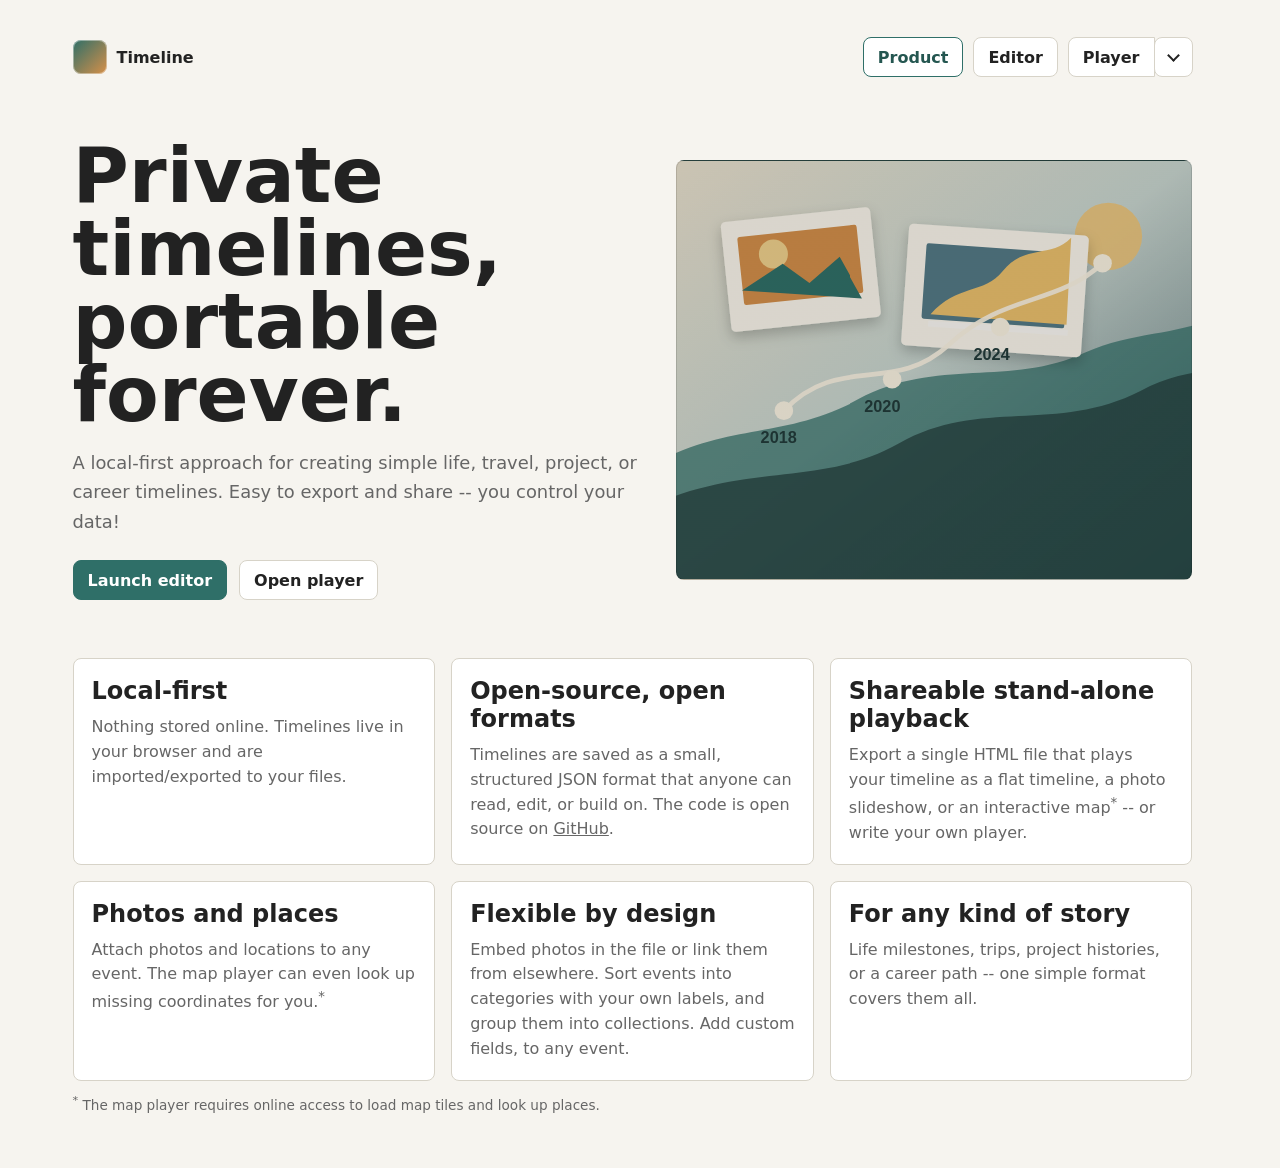
==== commit be1b36b4: "Refresh product info cards; move coordinate lookup to a header globe button Product page: open-sourc" ====
--- a/index.html
+++ b/index.html
@@ -3,7 +3,7 @@
   <head>
     <meta charset="utf-8">
     <meta name="viewport" content="width=device-width, initial-scale=1">
-    <title>Timeline POC</title>
+    <title>Timeline</title>
     <link rel="stylesheet" href="styles.css">
   </head>
   <body>
@@ -11,7 +11,7 @@
       <header class="topbar">
         <div class="brand">
           <span class="brand-mark" aria-hidden="true"></span>
-          <span>Timeline POC</span>
+          <span>Timeline</span>
         </div>
         <nav class="nav-links" aria-label="App pages">
           <a class="button" href="index.html" aria-current="page">Product</a>
@@ -24,9 +24,8 @@
         <div>
           <h1>Private timelines, portable forever.</h1>
           <p class="lede">
-            A local-first scrapbook prototype for creating simple life, travel, project, or career timelines.
-            This proof of concept keeps editing data in IndexedDB and exports plain JSON that the standalone
-            player can open.
+            A local-first approach for creating simple life, travel, project, or career timelines.
+            Easy to export and share -- you control your data!
           </p>
           <div class="button-row">
             <a class="button primary" href="editor.html">Launch editor</a>
@@ -39,17 +38,30 @@
       <section class="info-grid" aria-label="Product overview">
         <article class="info-card">
           <h2>Local-first</h2>
-          <p>Timeline drafts are saved in the browser through IndexedDB. No account, backend, or cloud upload is involved in this prototype.</p>
+          <p>Nothing stored online.  Timelines live in your browser and are imported/exported to your files.</p>
         </article>
         <article class="info-card">
-          <h2>Structured data</h2>
-          <p>Events use a small shared JSON format, so the editor and player can evolve independently around the same document contract.</p>
+          <h2>Open-source, open formats</h2>
+          <p>Timelines are saved as a small, structured JSON format that anyone can read, edit, or build on. The code is open source on <a href="https://github.com/kirk-the-jerk/Timeline" target="_blank" rel="noopener">GitHub</a>.</p>
         </article>
         <article class="info-card">
-          <h2>Exportable</h2>
-          <p>Save an editable JSON backup or a standalone HTML file with the selected player embedded.</p>
+          <h2>Shareable stand-alone playback</h2>
+          <p>Export a single HTML file that plays your timeline as a flat timeline, a photo slideshow, or an interactive map<sup>*</sup> -- or write your own player.</p>
+        </article>
+        <article class="info-card">
+          <h2>Photos and places</h2>
+          <p>Attach photos and locations to any event. The map player can even look up missing coordinates for you.<sup>*</sup></p>
+        </article>
+        <article class="info-card">
+          <h2>Flexible by design</h2>
+          <p>Embed photos in the file or link them from elsewhere. Sort events into categories with your own labels, and group them into collections. Add custom fields, to any event.</p>
+        </article>
+        <article class="info-card">
+          <h2>For any kind of story</h2>
+          <p>Life milestones, trips, project histories, or a career path -- one simple format covers them all.</p>
         </article>
       </section>
+      <p class="footnote"><sup>*</sup> The map player requires online access to load map tiles and look up places.</p>
     </main>
 
     <script type="module">
--- a/styles.css
+++ b/styles.css
@@ -21,6 +21,12 @@
   box-sizing: border-box;
 }
 
+/* Reserve the scrollbar's width on every page so the centred layout doesn't
+   shift sideways between pages that scroll and pages that don't. */
+html {
+  scrollbar-gutter: stable;
+}
+
 [hidden] {
   display: none !important;
 }
@@ -47,6 +53,9 @@
   align-items: center;
   justify-content: space-between;
   gap: 16px;
+  /* Matches the editor/player header (40px icon buttons in 4px padding and a
+     1px border) so the nav doesn't jump when switching to the product page. */
+  min-height: 50px;
   margin-bottom: 28px;
 }
 
@@ -131,16 +140,19 @@
   outline-offset: -2px;
 }
 
+/* !important so form-control rules such as input[type="file"] { width: 100% }
+   can't undo the hiding; an unhidden file input overflowed the page sideways. */
 .sr-only {
   position: absolute;
-  width: 1px;
-  height: 1px;
-  padding: 0;
+  width: 1px !important;
+  height: 1px !important;
+  min-height: 0 !important;
+  padding: 0 !important;
   margin: -1px;
   overflow: hidden;
   clip: rect(0, 0, 0, 0);
   white-space: nowrap;
-  border: 0;
+  border: 0 !important;
 }
 
 .brand {
@@ -302,6 +314,20 @@
   background: var(--accent-dark);
 }
 
+button.info {
+  color: #ffffff;
+  background: var(--info);
+  border-color: var(--info);
+}
+
+button.info:hover {
+  background: #1f4a70;
+}
+
+.header-action-gap {
+  margin-left: 8px;
+}
+
 button.danger {
   color: #ffffff;
   background: var(--danger);
@@ -357,6 +383,16 @@
   padding: 18px;
 }
 
+.footnote {
+  margin: 12px 0 0;
+  color: var(--muted);
+  font-size: 0.85rem;
+}
+
+.info-card a {
+  color: inherit;
+}
+
 .info-card h2,
 .panel h1,
 .panel h2 {
@@ -394,6 +430,10 @@
 
 .event-list-header {
   display: block;
+}
+
+.event-list-header > button {
+  margin: 0 0 10px;
 }
 
 .event-list-header h2 {
@@ -438,6 +478,22 @@
   grid-template-columns: minmax(64px, 84px) minmax(0, 1fr) auto;
   gap: 10px;
   align-items: end;
+}
+
+.event-type-hide-actions {
+  display: flex;
+  flex-wrap: wrap;
+  align-items: center;
+  gap: 10px;
+  margin: 10px 12px 0;
+}
+
+.export-warning {
+  padding: 10px 12px;
+  border-left: 3px solid var(--warning);
+  border-radius: 4px;
+  background: var(--warning-soft);
+  font-size: 0.9rem;
 }
 
 .emoji-field input {
@@ -494,8 +550,89 @@
 .optional-section > .event-type-builder,
 .optional-section > .drop-zone,
 .optional-section > .image-preview,
-.optional-section > .custom-fields {
+.optional-section > .custom-fields,
+.optional-section > .lookup-consent,
+.optional-section > .lookup-settings,
+.optional-section > .lookup-attribution {
   margin: 0 12px;
+}
+
+.input-with-button {
+  display: grid;
+  grid-template-columns: minmax(0, 1fr) repeat(2, auto);
+  gap: 8px;
+}
+
+.geo-status {
+  color: var(--muted);
+  font-size: 0.86rem;
+}
+
+.geo-status.error {
+  color: var(--danger);
+}
+
+input[aria-invalid="true"] {
+  border-color: var(--danger);
+}
+
+.geo-matches summary {
+  cursor: pointer;
+  color: var(--accent-dark);
+  font-size: 0.86rem;
+  font-weight: 700;
+}
+
+.geo-matches ul {
+  display: grid;
+  gap: 6px;
+  margin: 8px 0 0;
+  padding: 0;
+  list-style: none;
+}
+
+.geo-matches li button {
+  justify-content: flex-start;
+  width: 100%;
+  min-height: 36px;
+  padding: 6px 10px;
+  text-align: left;
+  font-weight: 400;
+}
+
+.lookup-consent {
+  padding: 10px 12px;
+  border-left: 3px solid var(--warning);
+  border-radius: 4px;
+  background: var(--warning-soft);
+  font-size: 0.9rem;
+}
+
+.lookup-consent p {
+  margin: 0 0 10px;
+}
+
+.lookup-consent-actions,
+.lookup-settings {
+  display: flex;
+  flex-wrap: wrap;
+  align-items: center;
+  gap: 10px;
+}
+
+.lookup-settings {
+  color: var(--muted);
+  font-size: 0.86rem;
+}
+
+.lookup-settings button {
+  min-height: 32px;
+}
+
+.lookup-attribution {
+  margin: 0;
+  color: var(--muted);
+  font-size: 0.8rem;
 }
 
 .optional-summary {
@@ -1192,6 +1329,7 @@
   .topbar {
     align-items: flex-start;
     flex-direction: column;
+    min-height: 0;
   }
 
   .timeline-title-editor,
@@ -1296,3 +1434,128 @@
     text-align: left;
   }
 }
+
+/* Pick on map (src/mapPicker.js) and Look up missing coordinates */
+
+.mpick-dialog {
+  width: min(760px, calc(100% - 32px));
+}
+
+.mpick-search {
+  display: grid;
+  grid-template-columns: minmax(0, 1fr) auto;
+  gap: 8px;
+}
+
+.mpick-results {
+  display: grid;
+  gap: 6px;
+  max-height: 140px;
+  margin: 0;
+  padding: 0;
+  overflow-y: auto;
+  list-style: none;
+}
+
+.mpick-results button {
+  justify-content: flex-start;
+  width: 100%;
+  min-height: 36px;
+  padding: 6px 10px;
+  text-align: left;
+  font-weight: 400;
+}
+
+.mpick-map-wrap {
+  position: relative;
+}
+
+.mpick-map {
+  height: min(52vh, 420px);
+  border: 1px solid var(--line);
+  border-radius: 6px;
+  background: #e6e9ec;
+}
+
+.mpick-tiles-note {
+  position: absolute;
+  right: 8px;
+  bottom: 28px;
+  left: 8px;
+  z-index: 500;
+  padding: 6px 10px;
+  border-radius: 4px;
+  background: var(--warning-soft);
+  color: var(--text);
+  font-size: 0.86rem;
+  text-align: center;
+  pointer-events: none;
+}
+
+.mpick-bar {
+  display: flex;
+  flex-wrap: wrap;
+  align-items: center;
+  justify-content: space-between;
+  gap: 10px;
+}
+
+.mpick-readout {
+  color: var(--muted);
+  font-size: 0.9rem;
+  font-variant-numeric: tabular-nums;
+}
+
+.mpick-actions {
+  display: flex;
+  flex-wrap: wrap;
+  gap: 10px;
+}
+
+.mpick-missing {
+  margin: 0;
+}
+
+.leaflet-marker-icon.mpick-pin {
+  background: none;
+  border: 0;
+}
+
+.mpick-pin span {
+  display: block;
+  width: 28px;
+  height: 28px;
+  border: 3px solid #fff;
+  border-radius: 50% 50% 50% 0;
+  background: var(--accent);
+  box-shadow: 0 2px 6px rgba(0, 0, 0, 0.4);
+  transform: translateY(2px) rotate(-45deg);
+}
+
+.lookup-missing-body {
+  display: grid;
+  gap: 10px;
+}
+
+.lookup-missing-body p {
+  margin: 0;
+}
+
+.lookup-missing-body progress {
+  width: 100%;
+}
+
+.lookup-missing-section h3 {
+  margin: 0 0 6px;
+  font-size: 0.95rem;
+}
+
+.lookup-missing-section ul {
+  display: grid;
+  gap: 4px;
+  max-height: 200px;
+  margin: 0;
+  padding: 0 0 0 18px;
+  overflow-y: auto;
+  font-size: 0.9rem;
+}
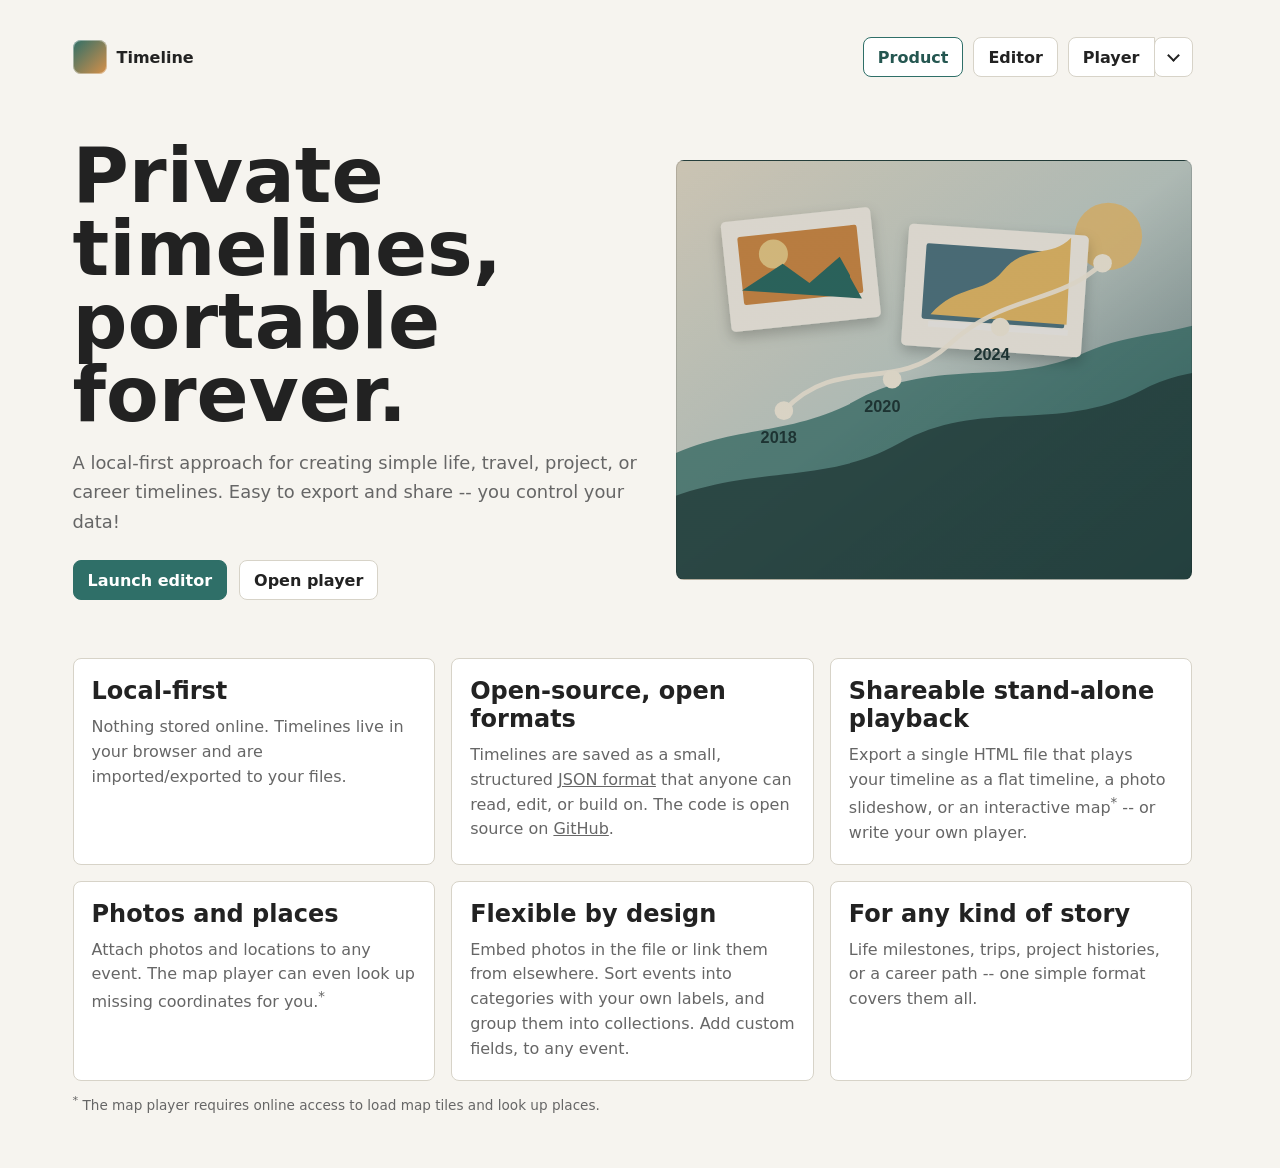
==== commit 44819ed0: "Add JSON format page; refresh README; drop POC wording - json-format.html documents schema version 1" ====
--- a/index.html
+++ b/index.html
@@ -42,7 +42,7 @@
         </article>
         <article class="info-card">
           <h2>Open-source, open formats</h2>
-          <p>Timelines are saved as a small, structured JSON format that anyone can read, edit, or build on. The code is open source on <a href="https://github.com/kirk-the-jerk/Timeline" target="_blank" rel="noopener">GitHub</a>.</p>
+          <p>Timelines are saved as a small, structured <a href="json-format.html">JSON format</a> that anyone can read, edit, or build on. The code is open source on <a href="https://github.com/kirk-the-jerk/Timeline" target="_blank" rel="noopener">GitHub</a>.</p>
         </article>
         <article class="info-card">
           <h2>Shareable stand-alone playback</h2>
